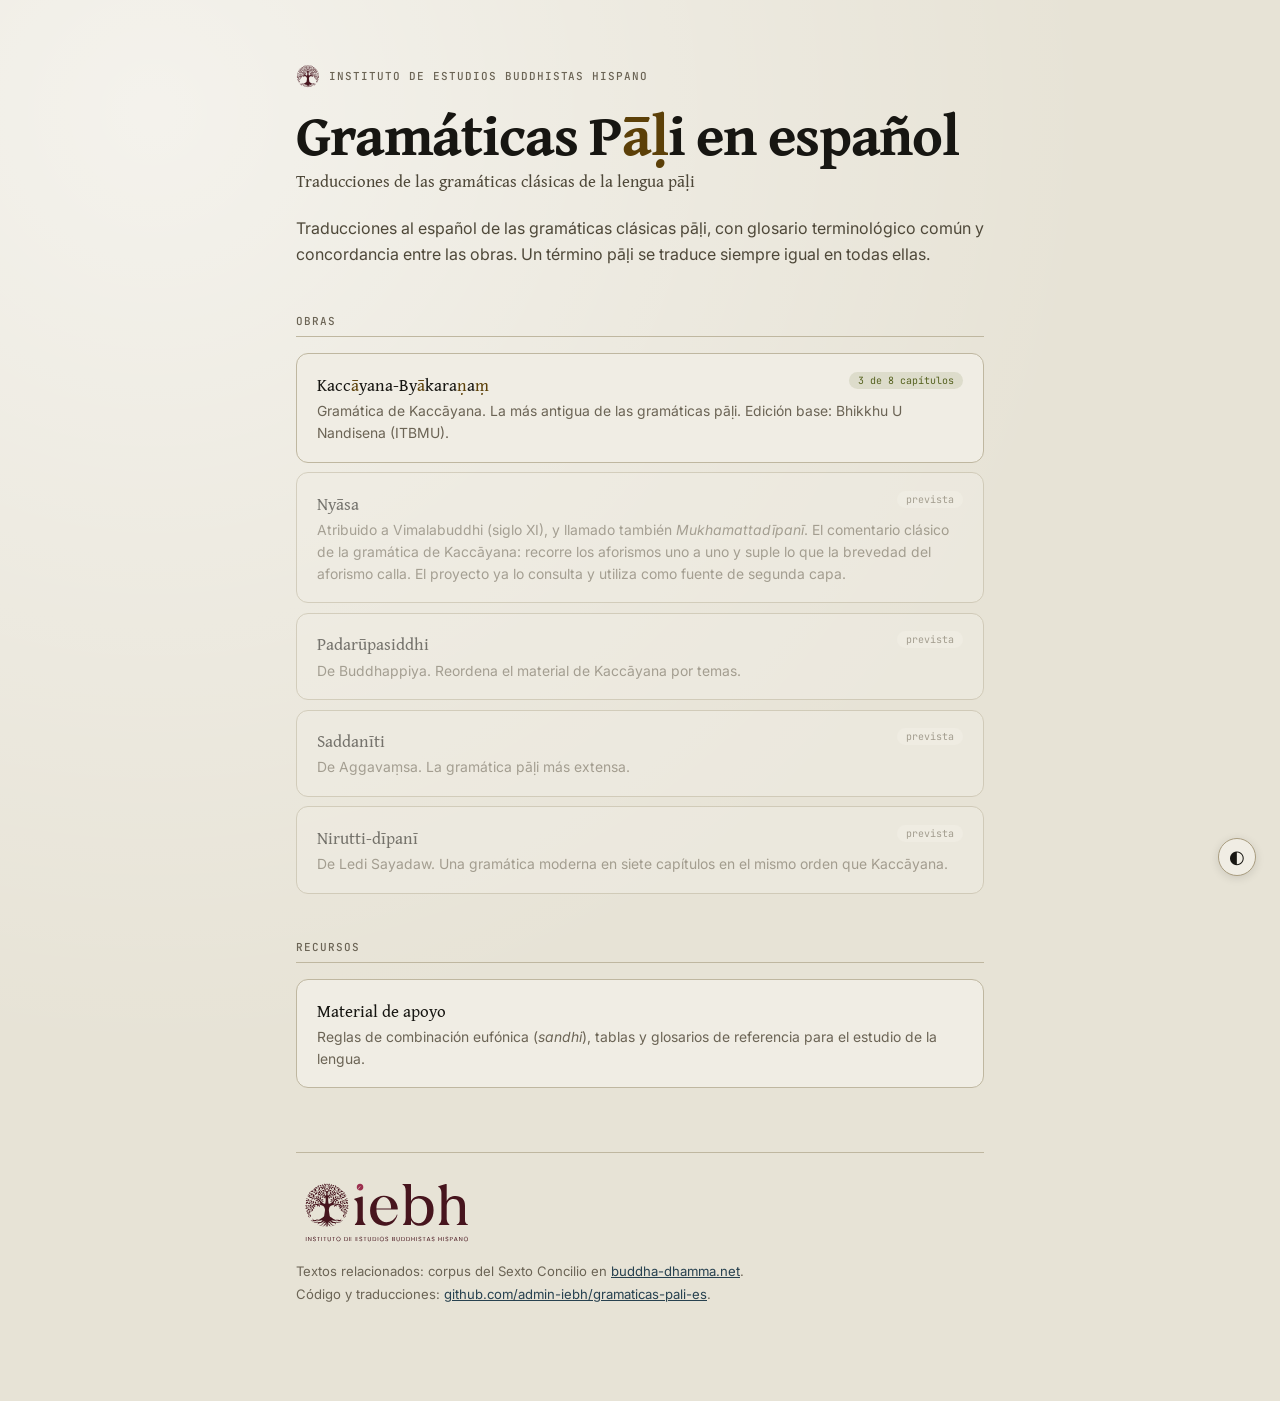
==== site/index.html @ a12baf38 "El globo del botón «ocultar» ya no lo recorta la barra lateral El globo colgaba de un botón que vive" ====
<!DOCTYPE html>
<html lang="es">
<head>
<meta charset="utf-8"/>
<meta content="width=device-width, initial-scale=1.0" name="viewport"/>
<title>Gramáticas Pāḷi en español</title>
<meta content="Traducciones al español de las gramáticas clásicas de la lengua pāḷi. Instituto de Estudios Buddhistas Hispano." name="description"/>
<link href="https://fonts.googleapis.com" rel="preconnect"/>
<link crossorigin="" href="https://fonts.gstatic.com" rel="preconnect"/>
<link href="https://fonts.googleapis.com/css2?family=Gentium+Book+Plus:ital,wght@0,400;0,700;1,400;1,700&amp;family=Inter:wght@400;500&amp;family=JetBrains+Mono:wght@400&amp;display=swap" rel="stylesheet"/>
<link href="assets/favicon.svg" rel="icon" type="image/svg+xml"/>
<link href="assets/pali.css?v=e369fdfa" rel="stylesheet"/>
</head>
<body>
<script>/* Tema guardado, antes de pintar. */
try{var _d=localStorage.getItem('pali_dark');
if(_d==='1'||(_d===null&&matchMedia('(prefers-color-scheme: dark)').matches))
document.body.classList.add('dark');}catch(e){}</script>
<main class="idx">

<p class="idx-eyebrow"><span class="marca-arbol"></span>Instituto de Estudios Buddhistas Hispano</p>
<h1 class="display">Gramáticas P<span class="dia">ā</span><span class="dia">ḷ</span>i en español</h1>
<p class="idx-sub">Traducciones de las gramáticas clásicas de la lengua pāḷi</p>
<p class="idx-lede">
  Traducciones al español de las gramáticas clásicas pāḷi, con glosario
  terminológico común y concordancia entre las obras. Un término pāḷi se
  traduce siempre igual en todas ellas.
</p>

<h2>Obras</h2>
<ul class="idx-list">
  <li>
    <a class="idx-card" href="kaccayana/">
      <span class="idx-badge">3 de 8 capítulos</span>
      <span class="t">Kacc<span class="dia">ā</span>yana-By<span class="dia">ā</span>kara<span class="dia">ṇ</span>a<span class="dia">ṃ</span></span>
      <span class="d">Gramática de Kaccāyana. La más antigua de las gramáticas pāḷi. Edición base: Bhikkhu U Nandisena (ITBMU).</span>
    </a>
  </li>
  <li>
    <div class="idx-card pend">
      <span class="idx-badge wip">prevista</span>
      <span class="t">Nyāsa</span>
      <span class="d">Atribuido a Vimalabuddhi (siglo XI), y llamado también <i>Mukhamattadīpanī</i>. El comentario clásico de la gramática de Kaccāyana: recorre los aforismos uno a uno y suple lo que la brevedad del aforismo calla. El proyecto ya lo consulta y utiliza como fuente de segunda capa.</span>
    </div>
  </li>
  <li>
    <div class="idx-card pend">
      <span class="idx-badge wip">prevista</span>
      <span class="t">Padarūpasiddhi</span>
      <span class="d">De Buddhappiya. Reordena el material de Kaccāyana por temas.</span>
    </div>
  </li>
  <li>
    <div class="idx-card pend">
      <span class="idx-badge wip">prevista</span>
      <span class="t">Saddanīti</span>
      <span class="d">De Aggavaṃsa. La gramática pāḷi más extensa.</span>
    </div>
  </li>
  <li>
    <div class="idx-card pend">
      <span class="idx-badge wip">prevista</span>
      <span class="t">Nirutti-dīpanī</span>
      <span class="d">De Ledi Sayadaw. Una gramática moderna en siete capítulos en el mismo orden que Kaccāyana.</span>
    </div>
  </li>
</ul>

<h2>Recursos</h2>
<ul class="idx-list">
  <li>
    <a class="idx-card" href="recursos/">
      <span class="t">Material de apoyo</span>
      <span class="d">Reglas de combinación eufónica (<i>sandhi</i>), tablas y glosarios de referencia para el estudio de la lengua.</span>
    </a>
  </li>
</ul>

<div class="idx-foot">
<span class="marca-lockup"></span>
  Textos relacionados: corpus del Sexto Concilio en
  <a href="https://buddha-dhamma.net">buddha-dhamma.net</a>.<br/>
  Código y traducciones:
  <a href="https://github.com/admin-iebh/gramaticas-pali-es">github.com/admin-iebh/gramaticas-pali-es</a>.
</div>

</main>

<script>
(function () {
  var b = document.createElement('button');
  b.id = 'dark-btn'; b.type = 'button';
  b.setAttribute('aria-label', 'Modo oscuro');
  b.textContent = '◐';
  b.onclick = function () {
    document.body.classList.toggle('dark');
    try { localStorage.setItem('pali_dark', document.body.classList.contains('dark') ? '1' : '0'); } catch (e) {}
  };
  document.body.appendChild(b);
})();
</script>
</body>
</html>
---- site/assets/pali.css ----
/* Estilos compartidos — Gramáticas Pāḷi en español
   Extraído de 1-Sandhi-Kappa v1.1. Editar aquí afecta a todos los capítulos. */

/* ── Reset & variables ───────────────────────────────────────────── */
*, *::before, *::after { box-sizing: border-box; margin: 0; padding: 0; }
:root {
  /* Paleta «hoja de palma», la de /recursos/sandhi/ y /recursos/paradigmas/
     (sesión 20). El modelo de superficies se invierte: el campo de página es
     el tono MÁS oscuro (--bg = ola) y lo elevado se aclara (--bg2 = ola-2,
     --bg3 = un paso más de luz para el hover de lo ya elevado). Contraste
     medido de cada par; los textos cumplen AA sobre todas las superficies. */
  --bg:            #E7E3D6;   /* ola — campo de página; ink 14,10:1 */
  --bg2:           #F0EDE4;   /* ola-2 — superficies elevadas; ink 15,47:1 */
  --bg3:           #F6F4EC;   /* hover de lo elevado; ink 16,44:1 */
  --text:          #171612;   /* ink, tinta de humo */
  --text2:         #4E4839;   /* soot — 7,08:1 sobre --bg */
  --text3:         #6B6455;   /* 4,57:1 — el #8C8A85 anterior suspendía AA (3,30:1) */
  --border:        #BFB7A0;   /* hair — sólido, no alfa */
  --border2:       #A89C7F;   /* hair oscuro — el filete más marcado, también sólido */
  --accent:        #27414F;   /* nīla — 8,37:1; desaparece el violeta #534AB7 */
  --accent-bg:     rgba(39,65,79,.10);   /* chip-k de la página de sandhi */
  --accent-mid:    #517488;   /* nīla medio: filete de .gloss, focos, barra de progreso */
  --green:         #55611E;   /* oliva cálido, ajustado a la paleta — 5,25:1 */
  --green-bg:      rgba(85,97,30,.12);
  --serif:         'Gentium Book Plus', Georgia, serif;
  --sans:          'Inter', system-ui, sans-serif;
  --mono:          'JetBrains Mono', monospace;
  --r:             8px;
  --rl:            12px;
  --toc-w:         240px;
  --haritala:      #5C4008;   /* oropimente: el amarillo de las correcciones */
  --display:       "Gentium Book Plus", Georgia, serif;
}
/* El oscuro de hoja de palma, copiado del que ya está probado en la página
   de sandhi (html[data-theme=dark]), no inventado. --bg3 y --text3 no
   existen allí: --bg3 es un paso más de luz sobre ola-2 oscuro, y --text3
   (4,96:1 sobre --bg2) aclara el soot oscuro para el texto terciario. */
body.dark {
  --bg: #1A1917; --bg2: #232220; --bg3: #2C2A26;
  --text: #F4F1E8; --text2: #BDB5A2; --text3: #978F80;
  --border: #494438; --border2: #5C564A;
  --accent: #B6D8EE;
  --accent-bg: rgba(182,216,238,.13);
  --accent-mid: #8FB6CE;
  --green: #A5D178; --green-bg: rgba(165,209,120,.14);
  --haritala: #EFC14E;
}

/* En los capítulos el fondo lo pone #main; las páginas de índice no lo
   tienen, y sin esto el modo oscuro dejaba la página blanca con el texto
   casi blanco encima. */
body {
  background: var(--bg);
  color: var(--text);
  /* La luz suave arriba a la izquierda de la página de sandhi, como la que
     cae sobre una hoja de palma. En oscuro se apaga, igual que allí. */
  background-image: radial-gradient(circle at 12% 8%, rgba(255,255,255,.55), transparent 55%);
}
body.dark { background-image: none; }

/* ── Progress bar ────────────────────────────────────────────────── */
#pbar-wrap {
  position: fixed; top: 0; left: 0; right: 0; height: 2px;
  z-index: 2000; pointer-events: none;
}
#pbar { height: 100%; width: 0; background: var(--accent-mid); transition: width .4s; }
#pbadge {
  position: fixed; top: 10px; right: 60px;
  background: var(--bg2); border: .5px solid var(--border2);
  border-radius: 100px; padding: 2px 9px;
  font: 10px/1 var(--mono); color: var(--text3);
  z-index: 2000;
}

/* ── Dark mode button ────────────────────────────────────────────── */
#dark-btn {
  position: fixed; bottom: 1.5rem; right: 1.5rem;
  width: 38px; height: 38px; border-radius: 50%;
  background: var(--bg2); border: .5px solid var(--border2);
  /* Sin color propio, el glifo ◐ quedaba en el negro por defecto del
     navegador: invisible sobre el fondo oscuro de las páginas de índice. */
  color: var(--text);
  box-shadow: 0 2px 10px rgba(0,0,0,.12);
  font-size: 18px; cursor: pointer; z-index: 2000;
  display: flex; align-items: center; justify-content: center;
}

/* ── TOC sidebar ─────────────────────────────────────────────────── */
#toc {
  position: fixed; top: 0; left: 0; bottom: 0;
  width: var(--toc-w); overflow-y: auto;
  /* Gentium, como la barra lateral de los recursos. Ya se carga en esta
     página para los títulos, así que no cuesta una petición más. */
  /* Como la barra lateral de sandhi: ola-2, elevada sobre el campo. */
  background: var(--bg2); border-right: .5px solid var(--border);
  padding: 1.5rem 1rem 2rem 1.25rem;
  font-family: var(--display);
  scrollbar-width: thin;
  display: none;
}
@media (min-width: 1100px) {
  #toc { display: block; }
  #main { margin-left: var(--toc-w); }
}

/* ── Plegar el índice en pantalla ancha (sesión 29) ───────────────
   Como en /recursos/raices/ y /recursos/paradigmas/: el índice se
   aparta para leer a lo ancho, y una pestaña en el borde lo devuelve.
   Sólo donde el índice va fijo al lado del texto (≥1100 px); por
   debajo es un cajón y ya tiene su ☰. No se recuerda entre visitas:
   plegarlo es comodidad del momento, y quien lo plegara una vez
   volvería cada día a un capítulo sin su navegación. */
.toc-ocultar { display: none; }
#toc-volver { display: none; }
@media (min-width: 1100px) {
  .toc-ocultar {
    display: inline-flex; align-items: center;
    position: absolute; top: 1.25rem; right: .9rem;
    border: .5px solid var(--border); background: var(--bg3);
    border-radius: 3px; padding: 5px 9px;
    font: 600 12.5px/1 var(--mono); letter-spacing: .06em;
    color: var(--text2); cursor: pointer;
  }
  .toc-ocultar:hover { background: var(--bg2); color: var(--text); }
  .toc-ocultar:focus-visible { outline: 2px solid var(--accent); outline-offset: 1px; }
  #toc { position: fixed; }
  html.sin-toc #toc { display: none; }
  html.sin-toc #main { margin-left: 0; }
  html.sin-toc #toc-volver {
    display: flex; align-items: center;
    position: fixed; left: 0; top: 50%; transform: translateY(-50%);
    z-index: 1595; writing-mode: vertical-rl;
    border: .5px solid var(--border); border-left: 0;
    border-radius: 0 3px 3px 0; background: var(--bg2);
    padding: 18px 8px; cursor: pointer;
    font: 600 13px/1 var(--mono); letter-spacing: .12em;
    text-transform: uppercase; color: var(--text2);
    box-shadow: 2px 0 10px rgba(0,0,0,.10);
  }
  html.sin-toc #toc-volver:hover { background: var(--bg3); color: var(--text); }
  html.sin-toc #toc-volver:focus-visible { outline: 2px solid var(--accent); outline-offset: 2px; }
}
@media print { .toc-ocultar, #toc-volver { display: none !important; } }
.toc-title {
  font-size: 13px; font-weight: 500;
  color: var(--accent); letter-spacing: .02em;
  margin-bottom: 1.25rem; padding-bottom: .75rem;
  border-bottom: .5px solid var(--border);
}
/* Los rótulos de kaṇḍa se igualan a los de la barra lateral de los recursos
   (MASCULINOS, FEMENINOS…): mismo mono, mismo oropimente, misma letra
   espaciada. En gris --text3 se leían como desactivados. */
.toc-kanda {
  font-family: var(--mono);
  font-size: 10.5px; font-weight: 600; letter-spacing: .15em;
  text-transform: uppercase; color: var(--haritala);
  margin: 1rem 0 .35rem; padding-bottom: .25rem;
  border-bottom: .5px solid var(--border);
}
.toc-item {
  display: block; padding: 3px 6px; border-radius: 5px;
  font-size: 12.5px; color: var(--text2); text-decoration: none;
  cursor: pointer; line-height: 1.55; transition: background .1s, color .1s;
  white-space: nowrap; overflow: hidden; text-overflow: ellipsis;
}
.toc-item:hover { background: var(--bg3); color: var(--text); }
.toc-item.active { background: var(--accent-bg); color: var(--accent); font-weight: 500; }

/* ── Diseño de una página (sesión 08) ────────────────────────────── */
/* 1. Solo se maqueta lo que entra en pantalla. La tarjeta abierta o bajo
   el cursor se excluye: el confinamiento de pintura recortaría sus
   tooltips (números de sutta, notas al pie). */
.sutta-card:not(:hover):not(.open) {
  content-visibility: auto; contain-intrinsic-size: auto 64px;
}

/* 2. Grupos de kaṇḍa plegables en el TOC; solo el activo abierto. */
.toc-kanda-btn {
  display: flex; width: 100%; align-items: baseline; gap: 6px;
  background: none; border: none; border-bottom: .5px solid var(--border);
  /* El tipo lo pone .toc-kanda (mono); antes lo forzaba a Inter aquí. */
  cursor: pointer; text-align: left; font-family: inherit;
}
.toc-caret {
  font-size: 9px; color: var(--text3);
  transition: transform .15s; flex-shrink: 0;
}
.toc-group.open .toc-caret { transform: rotate(90deg); }
.toc-kanda-range {
  margin-left: auto; font: 9.5px/1 var(--mono); color: var(--text3);
  letter-spacing: 0; text-transform: none;
}
.toc-group-items { display: none; }
.toc-group.open .toc-group-items,
.toc-group.toc-filtered .toc-group-items { display: block; }
.toc-group.toc-empty { display: none; }
.toc-item.toc-hidden { display: none; }

/* 3. Caja «ir a §…» / filtro por título pāḷi. */
.toc-jump-wrap { margin: 0 0 .5rem; }
.toc-jump {
  width: 100%; padding: 6px 9px;
  border: .5px solid var(--border2); border-radius: var(--r);
  font: 12px/1.2 var(--sans); background: var(--bg3); color: var(--text);
  outline: none; transition: border-color .15s, box-shadow .15s;
}
.toc-jump:focus { border-color: var(--accent-mid); box-shadow: 0 0 0 2px var(--accent-bg); }

/* 4. Mini-navegación fija de los kaṇḍas. */
.kanda-nav {
  position: sticky; top: 0; z-index: 40;
  display: flex; flex-wrap: wrap; align-items: center; gap: 4px;
  padding: .5rem 0; margin-bottom: .5rem;
  background: var(--bg); border-bottom: .5px solid var(--border);
}
.kanda-nav-label { font: 11px/1 var(--mono); color: var(--text3); margin-right: 4px;
  text-transform: uppercase; letter-spacing: .06em; }
.kanda-nav-btn {
  border: .5px solid var(--border); background: var(--bg2);
  border-radius: 100px; padding: 4px 11px;
  font: 11px/1 var(--sans); color: var(--text2); cursor: pointer;
  text-transform: uppercase; letter-spacing: .06em;
  transition: background .12s, color .12s;
}
.kanda-nav-btn:hover { background: var(--bg3); color: var(--text); }
.kanda-nav-btn.active {
  background: var(--accent-bg); color: var(--accent);
  border-color: var(--accent-mid);
}
.kanda-jump {
  margin-left: auto; width: 72px; padding: 4px 9px;
  border: .5px solid var(--border2); border-radius: 100px;
  font: 11px/1.2 var(--sans); background: var(--bg2); color: var(--text);
  outline: none; transition: border-color .15s, box-shadow .15s, width .15s;
}
.kanda-jump:focus {
  border-color: var(--accent-mid); box-shadow: 0 0 0 2px var(--accent-bg);
  width: 96px;
}

/* 6. Tooltip de las referencias §N: título — glosa del sutta citado.
   La insignia de versión y los botones de kaṇḍa usan el mismo mecanismo,
   pero desplegado hacia abajo (están arriba y hacia arriba se recortaría). */
.sutta-xref, .version-badge, .kanda-nav-btn { position: relative; }
.sutta-xref[data-tip]:hover::after,
.version-badge[data-tip]:hover::after,
.kanda-nav-btn[data-tip]:hover::after,
.toc-ocultar[data-tip]:hover::after,
#toc-volver[data-tip]:hover::after {
  content: attr(data-tip);
  position: absolute; bottom: calc(100% + 8px); left: 50%;
  transform: translateX(-50%);
  background: var(--bg2); color: var(--text);
  border: .5px solid var(--border2); border-radius: var(--r);
  padding: 8px 13px; font: 12.5px/1.6 var(--sans);
  white-space: normal; width: max-content;
  min-width: 160px; max-width: min(340px, 70vw);
  z-index: 100; box-shadow: 0 3px 12px rgba(0,0,0,.1);
}
.version-badge[data-tip]:hover::after,
.kanda-nav-btn[data-tip]:hover::after,
.toc-ocultar[data-tip]:hover::after {
  bottom: auto; top: calc(100% + 8px);
  font-weight: 400; letter-spacing: normal; text-align: left;
}
.toc-ocultar[data-tip]:hover::after {
  /* La barra recorta (overflow-y:auto recorta también a los lados) y el
     globo es más ancho que ella. En «fixed» escapa del recorte y se pone
     junto a la barra, sobre el texto. */
  position: fixed; left: calc(var(--toc-w) + 10px); top: 1rem;
  right: auto; bottom: auto; transform: none; max-width: 320px;
}
/* La pestaña del borde va en vertical; su globo, no. */
#toc-volver[data-tip]:hover::after {
  bottom: auto; top: 50%; left: calc(100% + 8px);
  transform: translateY(-50%);
  writing-mode: horizontal-tb; text-orientation: mixed;
  font-weight: 400; letter-spacing: normal; text-align: left;
}
.kanda-nav-btn[data-tip]:hover::after {
  left: 0; transform: none; min-width: 0;
}

/* 5. Botón flotante «volver al inicio» (encima del conmutador 🌓). */
#top-btn {
  position: fixed; right: 1.5rem; bottom: calc(1.5rem + 48px); z-index: 60;
  width: 38px; height: 38px; border-radius: 50%;
  border: .5px solid var(--border2); background: var(--bg2);
  color: var(--text2); font: 16px/1 var(--sans); cursor: pointer;
  box-shadow: 0 2px 10px rgba(0,0,0,.12);
  opacity: 0; pointer-events: none; transform: translateY(6px);
  transition: opacity .2s, transform .2s, background .12s;
}
#top-btn.show { opacity: 1; pointer-events: auto; transform: none; }
#top-btn:hover { background: var(--bg3); color: var(--text); }

/* ── Main layout ─────────────────────────────────────────────────── */
#main {
  min-height: 100vh;
  /* Transparente para no tapar el degradado radial del body; el color de
     campo lo pone el body. */
  background: transparent;
  color: var(--text);
  font-family: var(--sans);
  font-size: 15px;
  line-height: 1.6;
}
#inner {
  max-width: 780px;
  margin: 0 auto;
  padding: 2rem 1.5rem 5rem;
}

/* ── Page header ─────────────────────────────────────────────────── */
.page-hdr { margin-bottom: 1.5rem; padding-bottom: 1.25rem; border-bottom: .5px solid var(--border); }
.hdr-grammar {
  font-family: var(--display); font-weight: 700;
  font-size: clamp(30px, 6vw, 46px); line-height: .95;
  letter-spacing: -.02em; color: var(--text); margin-bottom: 6px;
}
/* Los diacríticos, en oropimente — como en la portada de Sandhi. */
.dia { color: var(--haritala); }
.hdr-sub { font-size: 14px; color: var(--text2); margin-bottom: 1rem; }
/* Gentium no tiene 500: criterio de Wispr, 400 con interletraje negativo
   en vez de peso (briefing 19, secciones 4 y 7 bis). */
.hdr-chapter { font-family: var(--serif); font-size: 18px; font-weight: 400; letter-spacing: -.03em; color: var(--text); margin-bottom: 2px; }
.hdr-meta { font-size: 12px; color: var(--text3); }

/* ── Controls bar ────────────────────────────────────────────────── */
.controls {
  display: flex; flex-wrap: wrap; align-items: center;
  gap: 6px; margin: 1rem 0;
}
.ctrl-btn {
  background: none; border: .5px solid var(--border2);
  border-radius: var(--r); padding: 5px 12px;
  font: 12px/1 var(--sans); color: var(--text2);
  cursor: pointer; transition: background .12s;
  display: inline-flex; align-items: center; gap: 5px;
}
.ctrl-btn:hover { background: var(--bg2); color: var(--text); }
.ctrl-sep { width: .5px; height: 18px; background: var(--border2); margin: 0 2px; }
#font-lbl { font: 10px/1 var(--mono); color: var(--text3); min-width: 32px; text-align: center; }
#open-count { font: 10px/1 var(--mono); color: var(--text3); margin-left: auto; }

/* ── Search ──────────────────────────────────────────────────────── */
.search-wrap { position: relative; margin-bottom: 1rem; }
.search-input {
  width: 100%; padding: 9px 36px 9px 13px;
  border: .5px solid var(--border2); border-radius: var(--r);
  font: 13px/1 var(--sans); background: var(--bg2); color: var(--text);
  outline: none; transition: border-color .15s, box-shadow .15s;
}
.search-input:focus { border-color: var(--accent-mid); box-shadow: 0 0 0 2px var(--accent-bg); }
.search-icon { position: absolute; right: 11px; top: 50%; transform: translateY(-50%); color: var(--text3); pointer-events: none; }
#search-count { font: 11px/1 var(--mono); color: var(--text3); margin-top: 5px; }

/* ── Nav pills ───────────────────────────────────────────────────── */
.nav-pills {
  display: flex; flex-wrap: wrap; gap: 4px;
  margin-bottom: 1.25rem;
}
.nav-pill-label { font: 12px/1 var(--mono); color: var(--text3); align-self: center; margin-right: 4px; }

/* ── Kanda section ───────────────────────────────────────────────── */
.kanda-section { margin-bottom: .25rem; }
.kanda-heading {
  font: 11px/1 var(--mono); font-weight: 500; letter-spacing: .09em;
  text-transform: uppercase; color: var(--text3);
  margin: 2rem 0 .85rem;
  display: flex; align-items: center; gap: 10px;
}
.kanda-heading::after { content: ''; flex: 1; height: .5px; background: var(--border); }
.kanda-es { font-weight: 400; }

/* ── Kanda end ───────────────────────────────────────────────────── */
.kanda-end {
  text-align: center; margin: 2rem auto 1rem;
  padding: 1.25rem 0 .5rem; border-top: .5px solid var(--border);
  max-width: 480px;
}
.kanda-end-pali {
  font: 400 14px/1.4 var(--serif); color: var(--text2);
  letter-spacing: .02em; margin-bottom: 5px;
}
.kanda-end-es { font: 12.5px/1.4 var(--sans); color: var(--text2); letter-spacing: .01em; }

/* ── Sutta card ──────────────────────────────────────────────────── */
.sutta-card {
  background: var(--bg); border: .5px solid var(--border);
  border-radius: var(--rl); margin-bottom: .85rem;
  transition: box-shadow .15s;
}
body.dark .sutta-card { background: var(--bg2); }
.sutta-card:hover { box-shadow: 0 2px 12px rgba(0,0,0,.06); }
.sutta-header {
  padding: .85rem 1.1rem; cursor: pointer;
  display: flex; align-items: flex-start; justify-content: space-between; gap: 12px;
  background: var(--bg2); border-radius: var(--rl);
  user-select: none; transition: background .12s;
}
.sutta-card.open .sutta-header { border-radius: var(--rl) var(--rl) 0 0; }
.sutta-header:hover { background: var(--bg3); }
.sutta-meta { flex: 1; }
.sutta-ref-line { display: flex; align-items: baseline; gap: 8px; flex-wrap: wrap; }
.sutta-ref { font: 12px/1 var(--mono); color: var(--text3); flex-shrink: 0; }
.sutta-pali-title { font: 16px/1.4 var(--serif); color: var(--text); }
.sutta-ref-num { font: 12px/1 var(--mono); color: var(--text3); }
.sutta-breakdown { font: 11px/1 var(--mono); color: var(--text3); margin-top: 4px; }
.chevron { width: 20px; height: 20px; flex-shrink: 0; margin-top: 2px; color: var(--text3); transition: transform .2s; }
.sutta-card.open .chevron { transform: rotate(180deg); }
.sutta-body { display: none; padding: 1.1rem 1.25rem 1.25rem; border-top: .5px solid var(--border); }
.sutta-card.open .sutta-body { display: block; }

/* ── Pāḷi block ──────────────────────────────────────────────────── */
.pali-block {
  background: var(--bg2); border-left: 3px solid var(--border2);
  border-radius: 0 var(--r) var(--r) 0; padding: .75rem 1rem;
  margin-bottom: 1rem; font: 16px/1.9 var(--serif); color: var(--text);
}
/* Modo verso: pādas línea a línea con su traducción debajo (p. ej. §185) */
.pali-block p.pali-para { margin: 0 0 .6rem; }
.pali-block p.pali-para:last-child { margin-bottom: 0; }
.pali-verse { padding-left: 1rem; margin: 0 0 .6rem; }
.pali-verse-trans {
  font-size: 13.5px; color: var(--text);
  margin: 0 0 .8rem;
}
.pali-verse-trans:last-child, .pali-verse:last-child { margin-bottom: 0; }

/* ── Translation ─────────────────────────────────────────────────── */
.gloss {
  font: 400 16px/1.7 var(--serif); color: var(--text);
  padding: .55rem .9rem; border-left: 3px solid var(--accent-mid);
  background: var(--accent-bg); border-radius: 0 var(--r) var(--r) 0;
  margin-bottom: .5rem;
}
.vutti {
  font: 400 14px/1.7 var(--serif); color: var(--text);
  padding: .45rem .9rem; border-left: 3px solid var(--border2);
  background: var(--bg2); border-radius: 0 var(--r) var(--r) 0;
  margin-bottom: .4rem;
}

/* ── Divider ─────────────────────────────────────────────────────── */
hr.div { border: none; border-top: .5px solid var(--border); margin: .85rem 0; }

/* ── Collapsible ─────────────────────────────────────────────────── */
.collapsible-btn {
  background: none; border: .5px solid var(--border);
  border-radius: 100px; padding: 3px 10px;
  font: 11px/1 var(--sans); color: var(--text3);
  cursor: pointer; display: inline-flex; align-items: center; gap: 5px;
  margin-bottom: .5rem; transition: background .12s, color .12s;
}
.collapsible-btn:hover { background: var(--bg3); color: var(--text2); border-color: var(--border2); }
.collapsible-btn svg { width: 12px; height: 12px; flex-shrink: 0; }
.collapsible-content { display: none; background: var(--bg2); border-radius: var(--r); padding: .5rem .75rem; margin-bottom: .5rem; font-size: 13px; }
.collapsible-content.open { display: block; }
.section-label { font: 500 10px/1 var(--sans); letter-spacing: .09em; text-transform: uppercase; color: var(--text3); margin-bottom: .5rem; }
.rest-content { font: 13px/1.8 var(--sans); color: var(--text2); }
.rest-para { margin-bottom: .5rem; }
.formation-title { font-weight: 500; margin-top: .5rem; }
.seq-list { padding-left: 1.5rem; font: 12px/2 var(--mono); }
/* Listas de «Ejemplos»: prosa (pāḷi + traducción), no pasos de derivación.
   Van en la serif del resto de la traducción; las de «Secuencia», en mono. */
.seq-list.seq-ejemplos { font: 13px/1.75 var(--serif); }
/* El reset pone margin:0 en todo, así que la lista quedaba pegada a lo que
   viniera detrás —el «(2) …» siguiente, un kimatthaṃ, otro rótulo—. Se separa
   de lo que sigue, salvo si cierra el bloque. */
.seq-list { margin-bottom: .85rem; }
.seq-list:last-child { margin-bottom: 0; }
.seq-sub { padding-left: 1.25rem; list-style: disc; margin: 0; }
.fn-block { font: 12px/1.7 var(--sans); }
.fn-item { display: grid; grid-template-columns: 28px 1fr; gap: 0 8px; padding: .2rem 0; }
.fn-num { font-weight: 500; color: var(--accent); text-align: right; }

/* ── Footnote tooltips ───────────────────────────────────────────── */
.fn-tip { position: relative; display: inline; }
.fn-sup { font-size: 10px; color: var(--accent); vertical-align: super; line-height: 0; cursor: help; }
.fn-tip-box {
  display: none; position: absolute; bottom: calc(100% + 8px); left: 50%;
  transform: translateX(-50%); background: var(--bg2); color: var(--text);
  border: .5px solid var(--border2); border-radius: var(--r);
  padding: 8px 13px; font: 12.5px/1.6 var(--sans);
  white-space: normal; min-width: 200px; max-width: 340px;
  z-index: 100; box-shadow: 0 3px 12px rgba(0,0,0,.1);
}
.fn-tip:hover .fn-tip-box { display: block; }

/* ── Tooltips (pāḷi terms) ───────────────────────────────────────── */
.tip-wrap { position: relative; display: inline; }
.tip-term { border-bottom: 1px dotted var(--accent-mid); cursor: help; }
.tip-box {
  display: none; position: absolute; bottom: calc(100% + 8px); left: 50%;
  transform: translateX(-50%); background: var(--bg2); color: var(--text);
  border: .5px solid var(--border2); border-radius: var(--r);
  padding: 7px 12px; font: 12.5px/1.5 var(--sans);
  white-space: normal; min-width: 160px; max-width: 260px;
  z-index: 100; box-shadow: 0 3px 12px rgba(0,0,0,.1);
}
.tip-wrap:hover .tip-box { display: block; }

/* ── Ref tooltips ────────────────────────────────────────────────── */
.ref-tip { position: relative; display: inline; }
.ref-tip-term { border-bottom: 1px dotted var(--border2); cursor: help; font: 12px/1 var(--mono); color: var(--text3); }
.ref-tip-box {
  display: none; position: absolute; bottom: calc(100% + 6px); left: 50%;
  transform: translateX(-50%); background: var(--bg2); color: var(--text);
  border: .5px solid var(--border2); border-radius: var(--r);
  padding: 6px 10px; font: 12px/1.5 var(--sans);
  white-space: normal; min-width: 140px; max-width: 240px;
  z-index: 100; box-shadow: 0 2px 8px rgba(0,0,0,.08);
}
.ref-tip:hover .ref-tip-box { display: block; }

/* Citas canónicas del bloque pāḷi: (Khu. i, 336). Aparato editorial, no
   texto pāḷi, de ahí el cuerpo menor y la tinta atenuada; el emergente
   desata la sigla. Guía de estilo §5. */
.cita-term {
  font-size: .88em; color: var(--text3);
  border-bottom: 1px dotted var(--border2); cursor: help;
  white-space: nowrap;
}

/* ── Nav tooltips ────────────────────────────────────────────────── */
.nav-tip-wrap { position: relative; display: inline-block; }
.nav-btn {
  background: none; border: .5px solid var(--border2); border-radius: var(--r);
  padding: 4px 10px; font: 12px/1 var(--mono); color: var(--text2);
  cursor: pointer; transition: background .12s;
}
.nav-btn:hover { background: var(--bg2); color: var(--text); }
.nav-tip-box {
  display: none; position: absolute; bottom: calc(100% + 8px); left: 50%;
  transform: translateX(-50%); background: var(--bg2); color: var(--text);
  border: .5px solid var(--border2); border-radius: var(--r);
  padding: 10px 14px; font: 12.5px/1.6 var(--sans);
  white-space: normal; min-width: 240px; max-width: 320px;
  z-index: 100; box-shadow: 0 3px 14px rgba(0,0,0,.1);
}
.nav-tip-es { display: block; font-style: italic; color: var(--text2); margin-top: 4px; font-size: 11px; }
.nav-tip-wrap:hover .nav-tip-box { display: block; }

/* ── Sutta footer ────────────────────────────────────────────────── */
.sutta-footer { display: flex; align-items: center; gap: 8px; margin-top: .75rem; border-top: .5px solid var(--border); padding-top: .75rem; }
.copy-btn {
  background: none; border: .5px solid var(--border); border-radius: var(--r);
  padding: 3px 10px; font: 11px/1 var(--sans); color: var(--text3);
  cursor: pointer; transition: all .15s; margin-left: auto;
}
.copy-btn:hover { background: var(--bg2); color: var(--text); border-color: var(--border2); }
.copy-btn.copied { color: var(--green); border-color: var(--green-bg); background: var(--green-bg); }
.back-top-btn {
  background: none; border: .5px solid var(--border); border-radius: var(--r);
  padding: 3px 10px; font: 11px/1 var(--sans); color: var(--text3);
  cursor: pointer; display: flex; align-items: center; gap: 4px; transition: all .15s;
}
.back-top-btn:hover { background: var(--bg2); color: var(--text); border-color: var(--border2); }

/* ── Intro verses ────────────────────────────────────────────────── */
.intro-block { padding: .25rem 0; }
.intro-verse { display: grid; grid-template-columns: 24px 1fr; gap: 0 10px; margin-bottom: 1.25rem; }
.intro-num { font: 11px/1 var(--mono); color: var(--text3); padding-top: 3px; }
.intro-pali { font: 400 14px/1.9 var(--serif); color: var(--text2); grid-column: 2; }
.intro-trans { font: 13.5px/1.8 var(--serif); color: var(--text); margin-top: 8px; grid-column: 2; }

/* ── Search hidden ───────────────────────────────────────────────── */
.search-hidden { display: none !important; }

/* ── Sutta cross-refs ────────────────────────────────────────────── */
.sutta-xref { color: var(--accent); text-decoration: none; font-weight: 500; }
.sutta-xref:hover { text-decoration: underline; }

/* ── Print ───────────────────────────────────────────────────────── */
@media print {
  #toc, #pbar-wrap, #pbadge, #dark-btn, #top-btn, .controls, .search-wrap,
  .nav-pills, .kanda-nav, .back-top-btn, .copy-btn,
  .collapsible-btn { display: none !important; }
  .sutta-card { content-visibility: visible; }
  .sutta-card { break-inside: avoid; box-shadow: none; border: .5px solid #ccc; }
  .sutta-body { display: block !important; }
  .collapsible-content { display: block !important; }
  .sutta-header { background: #f5f5f0 !important; border-radius: 0 !important; }
  body { font-size: 11px; }
  .pali-block { color: #444 !important; }
}

.chapter-end {
  text-align: center;
  margin: 2.5rem auto 1.5rem;
  padding: 1.5rem 0 .75rem;
  border-top: .5px solid var(--border);
  max-width: 480px;
}
.chapter-end-pali {
  font: 400 15px/1.4 var(--serif);
  color: var(--text2);
  margin-bottom: 6px;
  letter-spacing: .02em;
}
.chapter-end-es {
  font: 13px/1.4 var(--sans);
  color: var(--text2);
  letter-spacing: .01em;
}


.footer-box {
  margin: 2rem 0 1rem;
  display: flex;
  flex-direction: column;
  gap: .75rem;
}
.footer-box-main,
.footer-box-copy {
  background: var(--bg2);
  border: .5px solid var(--border);
  border-radius: var(--r);
  padding: .75rem 1rem;
  font: 11.5px/1.65 var(--sans);
  color: var(--text3);
}
.footer-box-copy a { color: var(--accent); }
body.dark .footer-box-copy a { color: var(--accent-mid); }
/* Marca del IEBH en la caja de créditos. Dos archivos, uno por tema: el
   imagotipo lleva el punto de la «i» en otro color y teñir uno solo con CSS
   alteraría la marca. De fondo y no en <img> para que el navegador pida
   sólo la versión del tema en uso. El nombre del instituto va escrito
   debajo, así que la imagen es decorativa y no lleva texto alternativo. */
.marca-lockup {
  display: block;
  width: 180px;
  height: 75px;
  margin: 0 0 .6rem;
  background: url(iebh-imagotipo-granate.svg) left center/contain no-repeat;
}
body.dark .marca-lockup { background-image: url(iebh-imagotipo-blanco.svg); }
/* El árbol solo, para la línea que ya nombra al instituto. */
.marca-arbol {
  display: inline-block;
  width: 24px;
  height: 24px;
  vertical-align: -8px;
  margin-right: .55rem;
  background: url(iebh-arbol-granate.svg) center/contain no-repeat;
}
body.dark .marca-arbol { background-image: url(iebh-arbol-blanco.svg); }
/* En los capítulos la cabecera no tiene línea de crédito, así que el árbol
   va solo, entre el enlace de vuelta y el título de la obra. */
.hdr-marca { margin: .35rem 0 .5rem; line-height: 0; }
.hdr-marca .marca-arbol { margin-right: 0; vertical-align: 0; }
.footer-box-main strong {
  font-weight: 500;
  color: var(--text2);
}


body.dark .tip-box,
body.dark .nav-tip-box,
body.dark .ref-tip-box,
body.dark .fn-tip-box {
  box-shadow: 0 3px 16px rgba(0,0,0,.4);
  border-color: var(--border2);
}

/* ── Peso del tipo en oscuro ─────────────────────────────────────── */
/* El texto claro sobre fondo oscuro «engorda»: el suavizado subpíxel de
   macOS reparte luz hacia los lados del trazo y lo engruesa. Con Gentium,
   que sólo trae 400 y 700, eso borraba la diferencia entre el vutti y la
   negrita que Nandisena pone dentro —parecían las dos negrita—. El
   suavizado en escala de grises le devuelve al tipo su peso real.
   En claro no se toca: ahí el efecto es el contrario y 400 se afina. */
body.dark {
  -webkit-font-smoothing: antialiased;
  -moz-osx-font-smoothing: grayscale;
}

/* Y la negrita del bloque pāḷi deja de fiarlo todo al peso.
   Sobre fondo oscuro las formas claras se ven más gruesas de lo que son
   —irradiación—, y el engorde no es proporcional: el trazo fino gana más
   que el grueso, de modo que 400 y 700 se acercan. Gentium, además, no
   tiene peso intermedio al que huir, y lo marcado suele ser una sola
   letra, que es donde menos se nota un cambio de peso.
   Así que en oscuro la negrita añade color —oropimente, el amarillo con
   que este proyecto marca— sin dejar de ser 700. El tono no lo altera la
   irradiación, y no es el nīla de los enlaces, para que no parezca que se
   puede pulsar. En claro no hace falta: allí el peso solo ya se ve. */
body.dark .pali-block strong { color: var(--haritala); }


/* ── Mobile layout ───────────────────────────────────────────────── */

/* Touch devices: convert hover tooltips to click (handled via JS) */
@media (hover: none) {
  .tip-wrap .tip-box,
  .nav-tip-wrap .nav-tip-box,
  .ref-tip .ref-tip-box,
  .fn-tip .fn-tip-box { display: none !important; }
}

/* Small screens: tighten padding */
@media (max-width: 600px) {
  #inner { padding: 1rem 1rem 4rem; }
  .page-hdr { margin-bottom: 1rem; padding-bottom: 1rem; }
  .hdr-grammar { font-size: 22px; }
  .hdr-chapter { font-size: 15px; }
  .sutta-header { padding: .7rem .85rem; }
  .sutta-pali-title { font-size: 14px; }
  .sutta-body { padding: .85rem 1rem 1rem; }
  .pali-block { font-size: 14px; padding: .6rem .8rem; }
  .gloss { font-size: 14px; padding: .5rem .75rem; }
  .vutti { font-size: 13px; padding: .4rem .75rem; }
  .controls { gap: 4px; }
  .ctrl-btn { padding: 4px 9px; font-size: 11px; }
  .nav-pills { gap: 3px; }
  .nav-btn { padding: 3px 7px; font-size: 11px; }
  #dark-btn { width: 32px; height: 32px; font-size: 15px; bottom: 1rem; right: 1rem; }
  #top-btn { width: 32px; height: 32px; font-size: 14px; bottom: calc(1rem + 42px); right: 1rem; }
  #pbadge { right: 46px; }
  .kanda-end { margin: 1.5rem auto .75rem; }
  .chapter-end { padding: 1rem 1.25rem; }
  .footer-box { margin: 1.5rem 0 .75rem; }
  .sutta-footer { flex-wrap: wrap; }
  .copy-btn { margin-left: 0; }
}

/* Medium screens: adjust TOC threshold */
@media (min-width: 600px) and (max-width: 1099px) {
  #inner { padding: 1.5rem 1.25rem 5rem; }
}

/* Nav pills: allow wrapping on mobile */
.nav-pills { flex-wrap: wrap; }

/* Sutta breakdown: allow wrapping on narrow screens */
.sutta-breakdown { white-space: normal; word-break: break-word; }

/* Collapsible content: narrower on mobile */
@media (max-width: 600px) {
  .collapsible-content { padding: .4rem .6rem; }
  .seq-list { padding-left: 1rem; }
  .fn-item { grid-template-columns: 24px 1fr; }
}

/* Touch-friendly: larger tap targets for buttons */
@media (max-width: 600px) {
  .collapsible-btn { padding: 5px 12px; }
  .sutta-header { min-height: 48px; }
}

/* Prevent horizontal scroll */
html { overflow-x: hidden; }
body, #main { overflow-x: hidden; }
.nav-tip-box { max-width: min(280px, 80vw); white-space: normal; }
.tip-box { max-width: min(200px, 70vw); white-space: normal; }
.ref-tip-box { max-width: min(180px, 70vw); white-space: normal; }

/* Long Pāḷi words in sequences: break if needed */
.seq-list li, .rest-para { word-break: break-word; overflow-wrap: break-word; }


/* Dark mode: kanda-end readable */
body.dark .kanda-end { border-top-color: var(--border2); }
body.dark .kanda-end-pali,
body.dark .kanda-end-es { color: #C9C2B0; }

/* Dark mode: footnote superscripts and sutta-xref brighter.
   Antes violeta #A09AE4; el nīla oscuro ya es suficientemente claro. */
body.dark .fn-sup { color: var(--accent); }
body.dark .sutta-xref { color: var(--accent); }

/* Dark mode: sutta numbers brighter */
body.dark .sutta-ref,
body.dark .sutta-ref-num { color: #D2CBB8; }
body.dark .sutta-breakdown { color: #C1BAA7; }
body.dark .kanda-heading { color: #C1BAA7; }


@media print {
  .gloss { background: #ecf1f3 !important; color: #000 !important; border-left-color: #517488 !important; }
  .vutti { background: #f4f4f2 !important; color: #111 !important; border-left-color: #888 !important; }
  .pali-block { background: #f7f7f5 !important; color: #333 !important; }
  .sutta-ref, .sutta-ref-num, .sutta-breakdown { color: #555 !important; }
  .sutta-pali-title { color: #000 !important; }
  .kanda-end-pali, .kanda-end-es { color: #444 !important; }
  .chapter-end-pali, .chapter-end-es { color: #333 !important; }
  .intro-pali, .intro-trans { color: #222 !important; }
}


body.dark .chapter-end { border-top-color: var(--border2); }
body.dark .chapter-end-pali,
body.dark .chapter-end-es { color: #C9C2B0; }


/* TOC: active item highlighted on scroll */
.toc-item.scroll-active {
  background: var(--bg3);
  color: var(--text);
  font-weight: 500;
}
.toc-item.toc-active {
  background: var(--accent-bg);
  color: var(--accent);
  font-weight: 500;
}


/* Share button */
.share-btn {
  background: none; border: .5px solid var(--border);
  border-radius: var(--r); padding: 3px 9px;
  font: 11px/1 var(--sans); color: var(--text3);
  cursor: pointer; transition: all .15s;
  display: inline-flex; align-items: center; gap: 4px;
}
.share-btn:hover { background: var(--bg2); color: var(--text); border-color: var(--border2); }
.share-btn.shared { color: var(--green); border-color: var(--green-bg); }
.share-btn svg { width: 11px; height: 11px; }

/* Completion checkbox */
.done-wrap {
  display: inline-flex; align-items: center; gap: 5px;
  cursor: pointer; user-select: none;
}
.done-cb {
  width: 16px; height: 16px; border: 1.5px solid var(--border2);
  border-radius: 4px; display: flex; align-items: center; justify-content: center;
  transition: all .15s; flex-shrink: 0; background: var(--bg2);
}
.done-cb.checked {
  background: var(--green); border-color: var(--green);
}
.done-cb.checked::after {
  content: "✓"; color: white; font-size: 10px; font-weight: 700;
}
.done-label {
  font: 11px/1 var(--sans); color: var(--text3); transition: color .15s;
}
.done-wrap:hover .done-label { color: var(--text2); }
.done-count {
  font: 10px/1 var(--mono); color: var(--text3);
  background: var(--bg2); border: .5px solid var(--border);
  border-radius: 100px; padding: 2px 7px;
}

/* Chapter navigation */
.chapter-nav {
  display: flex; gap: .75rem; margin: 1.5rem 0;
  padding: 1rem; background: var(--bg2);
  border: .5px solid var(--border); border-radius: var(--rl);
  align-items: center;
}
.chapter-nav-btn {
  display: inline-flex; align-items: center; gap: 6px;
  background: none; border: .5px solid var(--border2);
  border-radius: var(--r); padding: 6px 12px;
  font: 13px/1 var(--sans); color: var(--text2);
  cursor: pointer; transition: all .15s; text-decoration: none;
}
.chapter-nav-btn:hover { background: var(--bg3); color: var(--text); }
.chapter-nav-btn.disabled { opacity: .4; cursor: not-allowed; pointer-events: none; }
.chapter-nav-btn svg { width: 14px; height: 14px; }
.chapter-nav-title {
  font: 12px/1.4 var(--sans); color: var(--text3);
  flex: 1; text-align: center;
}
.chapter-nav-label { font-size: 10px; display: block; color: var(--text3); margin-bottom: 2px; }

/* EPUB export button */
.epub-btn {
  background: none; border: .5px solid var(--border2);
  border-radius: var(--r); padding: 5px 12px;
  font: 12px/1 var(--sans); color: var(--text2);
  cursor: pointer; transition: background .12s;
  display: inline-flex; align-items: center; gap: 5px;
}
.epub-btn:hover { background: var(--bg2); color: var(--text); }
.epub-btn svg { width: 13px; height: 13px; }

/* Progress stats */
.stats-row {
  display: flex; gap: .5rem; align-items: center;
  font: 11px/1 var(--mono); color: var(--text3);
  margin-bottom: .5rem;
}


.version-badge{font:600 11px/1 ui-monospace,'JetBrains Mono',monospace;letter-spacing:.05em;
  color:var(--accent);background:var(--accent-bg);border:1px solid var(--accent-mid);
  border-radius:999px;padding:5px 10px;cursor:help;white-space:nowrap;
  text-decoration:none;display:inline-flex;align-items:center;gap:6px;vertical-align:middle}
.version-badge:hover{filter:brightness(.94)}
.version-badge time{font-variant-numeric:tabular-nums;opacity:.85}
.hdr-meta .version-badge{margin-left:10px}
.version-foot{margin-top:10px;font-size:12px;color:var(--text3)}
@media print{.version-foot{display:block}.version-badge{display:none}}

/* ── Páginas de índice ───────────────────────────────────────────── */
.idx {
  max-width: 46rem; margin: 0 auto; padding: 4rem 1.5rem 6rem;
  font-family: var(--sans); color: var(--text);
}
.idx-eyebrow {
  font: 500 11px/1 var(--mono); letter-spacing: .09em;
  text-transform: uppercase; color: var(--text3); margin-bottom: 1.1rem;
}
.idx h1 {
  font-family: var(--serif); font-weight: 400; letter-spacing: -.03em;
  font-size: clamp(1.7rem, 4vw, 2.5rem); line-height: 1.2; margin-bottom: .5rem;
}
.idx .idx-sub { font-family: var(--serif); color: var(--text2); font-size: 1.05rem; margin-bottom: .35rem; }
.idx .idx-lede { color: var(--text2); line-height: 1.65; margin: 1.4rem 0 0; }
.idx h2 {
  font: 500 11px/1 var(--mono); letter-spacing: .09em; text-transform: uppercase;
  color: var(--text3); margin: 3rem 0 1rem;
  padding-bottom: .6rem; border-bottom: .5px solid var(--border);
}
.idx-list { list-style: none; display: grid; gap: .6rem; }
.idx-card {
  display: block; padding: 1.1rem 1.25rem; text-decoration: none; color: inherit;
  background: var(--bg2); border: .5px solid var(--border); border-radius: var(--rl);
  transition: background .15s, border-color .15s, transform .15s;
}
a.idx-card:hover { background: var(--accent-bg); border-color: var(--accent-mid); transform: translateY(-1px); }
.idx-card .t { font-family: var(--serif); font-size: 1.06rem; display: block; margin-bottom: .2rem; }
.idx-card .d { font-size: .87rem; color: var(--text3); line-height: 1.5; }
.idx-card.pend { opacity: .55; }
/* Fuera de este sitio: borde punteado y flecha, para que se vea que se sale. */
.idx-card.ext { border-style: dashed; background: transparent; }
a.idx-card.ext:hover { background: var(--bg2); }
.idx-ext {
  display: inline-block; margin-left: .4rem;
  font: 400 .75em/1 var(--mono); color: var(--text3); vertical-align: .1em;
}
.idx-badge {
  float: right; font: 400 10px/1.7 var(--mono); padding: 0 .55rem;
  border-radius: 100px; background: var(--green-bg); color: var(--green);
}
body.dark .idx-badge { background: var(--green-bg); color: var(--green); }
.idx-badge.wip { background: var(--bg3); color: var(--text3); }
.idx-foot {
  margin-top: 4rem; padding-top: 1.4rem; border-top: .5px solid var(--border);
  font-size: .82rem; color: var(--text3); line-height: 1.7;
}
.idx-foot a { color: var(--accent); }
body.dark .idx-foot a { color: var(--accent-mid); }
.idx-back { display: inline-block; font: 400 12px/1 var(--mono); color: var(--text3); text-decoration: none; margin-bottom: 2rem; }
.idx-back:hover { color: var(--accent); }

/* ── Documentos en prosa (recursos) ──────────────────────────────── */
.doc {
  max-width: 52rem; margin: 0 auto; padding: 3rem 1.5rem 6rem;
  font-family: var(--sans); font-size: 15px; line-height: 1.7; color: var(--text);
}
.doc h1 {
  font-family: var(--serif); font-weight: 400; letter-spacing: -.03em; line-height: 1.2;
  font-size: clamp(1.6rem, 4vw, 2.2rem); margin-bottom: .4rem;
}
.doc h2 {
  font-family: var(--serif); font-weight: 400; letter-spacing: -.03em; font-size: 1.35rem;
  color: var(--accent); margin: 3rem 0 .9rem;
  padding-bottom: .5rem; border-bottom: .5px solid var(--border);
}
.doc h3 { font-family: var(--serif); font-weight: 400; letter-spacing: -.03em; font-size: 1.12rem; margin: 2rem 0 .6rem; }
.doc h4 { font-weight: 500; font-size: 1rem; margin: 1.5rem 0 .5rem; color: var(--text2); }
.doc p { margin-bottom: .9rem; }
.doc .doc-autor { font-family: var(--serif); color: var(--text2); margin-bottom: 1.5rem; }
.doc a { color: var(--accent); }
body.dark .doc a { color: var(--accent-mid); }

.doc-aviso {
  background: var(--bg2); border: .5px solid var(--border2);
  border-left: 3px solid var(--accent-mid); border-radius: 0 var(--r) var(--r) 0;
  padding: .75rem 1rem; margin: 1.5rem 0 2rem;
  font-size: .88rem; color: var(--text2); line-height: 1.6;
}

.doc-lista { list-style: none; padding-left: 1.1rem; margin: .6rem 0 1rem; }
.doc-lista li { margin-bottom: .4rem; }
.doc-lista .doc-lista { margin: .4rem 0 .6rem; }

.doc-tabla-wrap { overflow-x: auto; margin: 1.2rem 0 1.8rem; }
.doc-tabla {
  border-collapse: collapse; width: 100%;
  font-size: 13.5px; font-family: var(--serif);
}
.doc-tabla th {
  font: 500 10px/1.5 var(--mono); letter-spacing: .06em; text-transform: uppercase;
  color: var(--text3); text-align: left; padding: .5rem .7rem;
  border-bottom: .5px solid var(--border2); white-space: nowrap;
}
.doc-tabla td {
  padding: .45rem .7rem; border-bottom: .5px solid var(--border);
  vertical-align: top;
}
.doc-tabla tbody tr:hover { background: var(--bg2); }
.doc-tabla td:last-child { font: 11px/1.5 var(--mono); color: var(--text3); white-space: nowrap; }

@media (max-width: 600px) {
  .doc { padding: 2rem 1rem 4rem; }
  .doc-tabla { font-size: 12.5px; }
  .doc-tabla th, .doc-tabla td { padding: .35rem .5rem; }
}

/* Portadas de índice con el mismo tratamiento que las de capítulo. */
.idx h1.display {
  font-family: var(--display); font-weight: 700;
  font-size: clamp(34px, 7vw, 58px); line-height: .95; letter-spacing: -.02em;
}

/* ── Cajón TOC móvil (☰, sesión 10) ──────────────────────────────
   En pantallas sin sidebar (<1100 px) el mismo #toc se abre como
   cajón deslizante desde el botón ☰ de la barra de kaṇḍas. */
.toc-burger { display: none; }
@media (max-width: 1099px) {
  .toc-burger {
    display: inline-flex; align-items: center; justify-content: center;
    border: .5px solid var(--border); background: var(--bg2);
    border-radius: 100px; padding: 3px 10px;
    font: 14px/1.2 var(--sans); color: var(--text2); cursor: pointer;
  }
  .toc-burger:hover { background: var(--bg3); color: var(--text); }
  #toc.toc-drawer {
    display: block; z-index: 1600;
    width: min(320px, 86vw);
    transform: translateX(-105%); visibility: hidden;
    transition: transform .25s ease, visibility .25s;
    box-shadow: 4px 0 24px rgba(0,0,0,.18);
    border-right: .5px solid var(--border2);
  }
  body.toc-open #toc.toc-drawer { transform: none; visibility: visible; }
  #toc-ovl {
    position: fixed; inset: 0; background: rgba(0,0,0,.35);
    z-index: 1590; opacity: 0; visibility: hidden;
    transition: opacity .25s ease, visibility .25s;
  }
  body.toc-open #toc-ovl { opacity: 1; visibility: visible; }
  body.toc-open { overflow: hidden; }
}
@media print { .toc-burger, #toc-ovl { display: none !important; } }
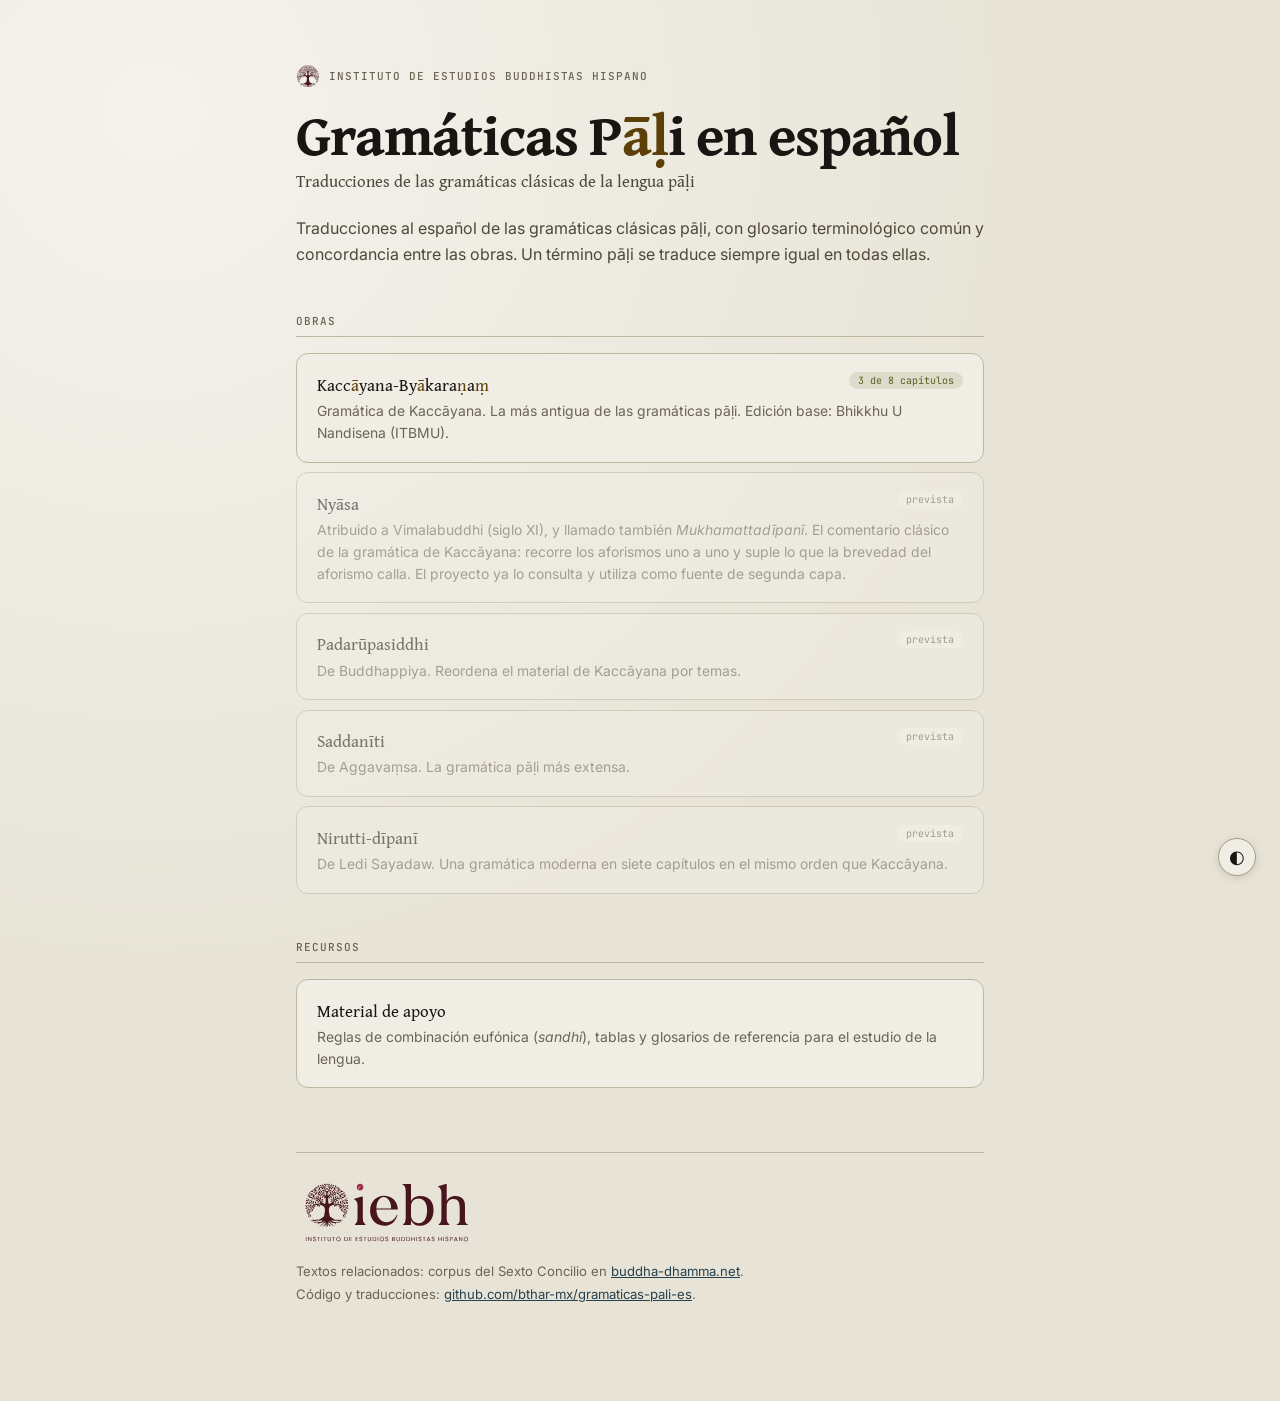
==== commit 1b371f57: "Actualizar URLs del repositorio tras la transferencia a bthar-mx" ====
--- a/site/index.html
+++ b/site/index.html
@@ -81,7 +81,7 @@
   Textos relacionados: corpus del Sexto Concilio en
   <a href="https://buddha-dhamma.net">buddha-dhamma.net</a>.<br/>
   Código y traducciones:
-  <a href="https://github.com/admin-iebh/gramaticas-pali-es">github.com/admin-iebh/gramaticas-pali-es</a>.
+  <a href="https://github.com/bthar-mx/gramaticas-pali-es">github.com/bthar-mx/gramaticas-pali-es</a>.
 </div>
 
 </main>
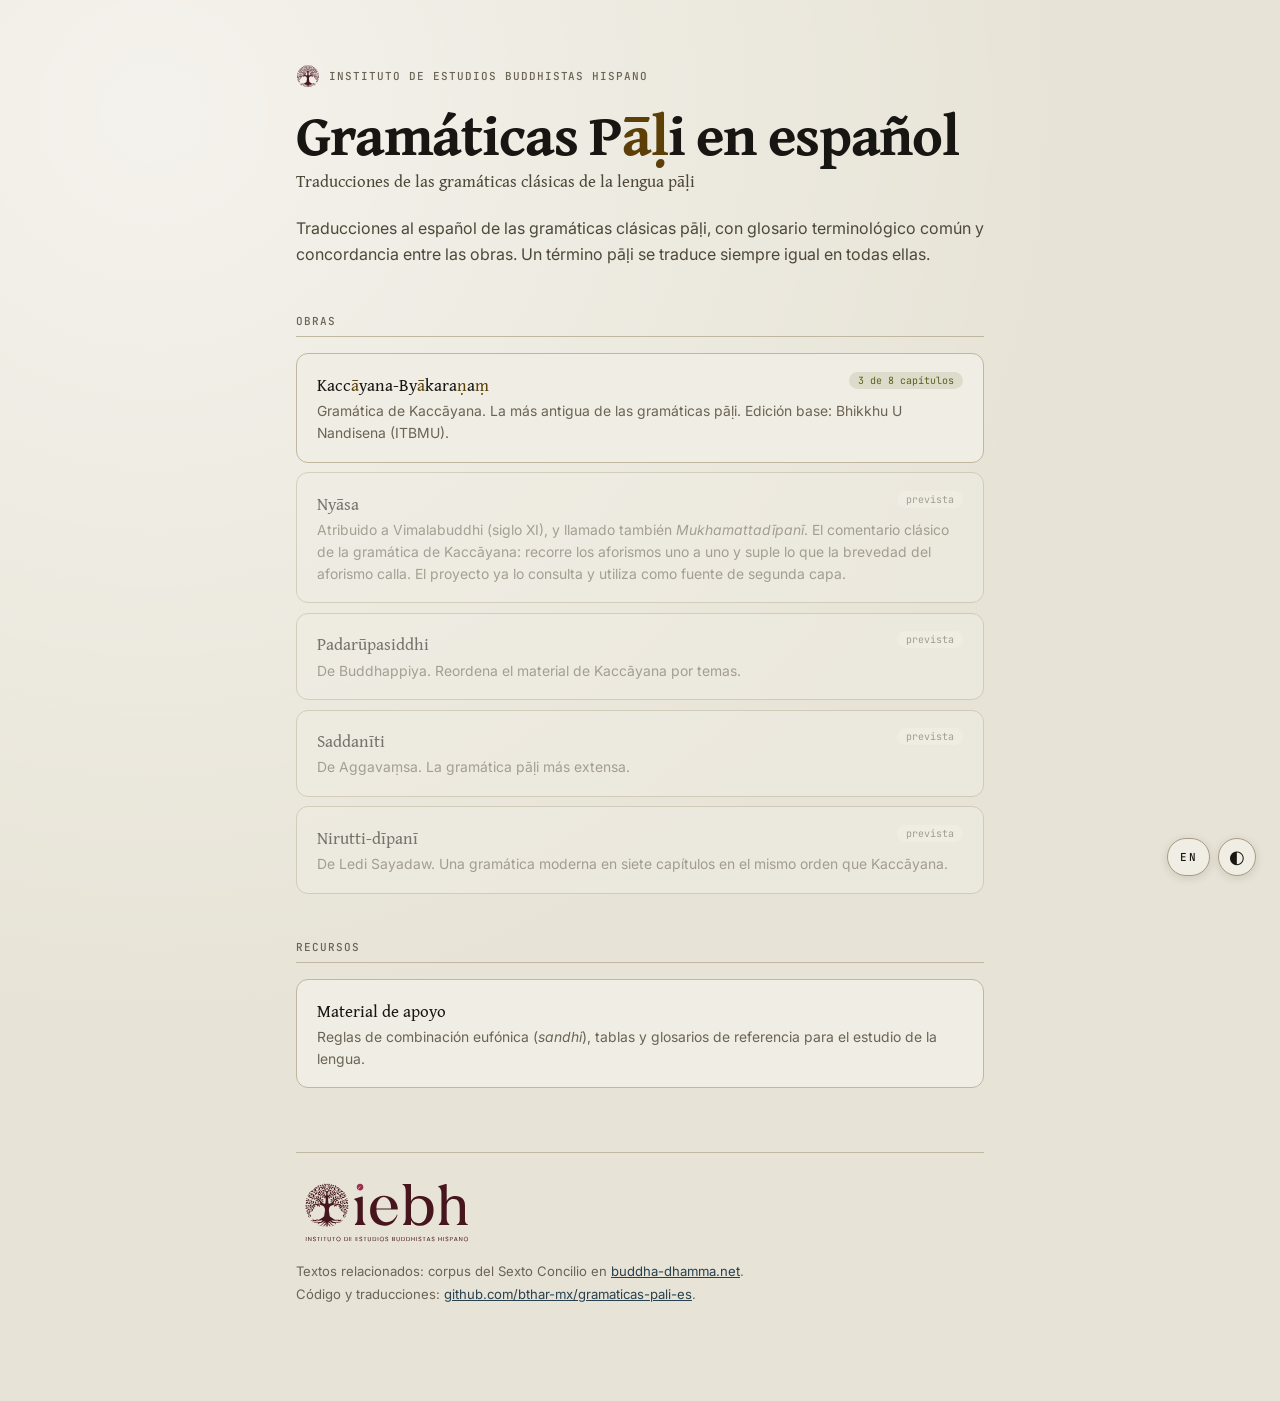
==== commit d5710cf0: "Verbo v1.1: la introducción que faltaba, buscador, y los índices en inglés Sobre 47246b1, que public" ====
--- a/site/index.html
+++ b/site/index.html
@@ -9,7 +9,7 @@
 <link crossorigin="" href="https://fonts.gstatic.com" rel="preconnect"/>
 <link href="https://fonts.googleapis.com/css2?family=Gentium+Book+Plus:ital,wght@0,400;0,700;1,400;1,700&amp;family=Inter:wght@400;500&amp;family=JetBrains+Mono:wght@400&amp;display=swap" rel="stylesheet"/>
 <link href="assets/favicon.svg" rel="icon" type="image/svg+xml"/>
-<link href="assets/pali.css?v=e369fdfa" rel="stylesheet"/>
+<link href="assets/pali.css?v=57aebee0" rel="stylesheet"/>
 </head>
 <body>
 <script>/* Tema guardado, antes de pintar. */
@@ -20,67 +20,62 @@
 
 <p class="idx-eyebrow"><span class="marca-arbol"></span>Instituto de Estudios Buddhistas Hispano</p>
 <h1 class="display">Gramáticas P<span class="dia">ā</span><span class="dia">ḷ</span>i en español</h1>
-<p class="idx-sub">Traducciones de las gramáticas clásicas de la lengua pāḷi</p>
-<p class="idx-lede">
-  Traducciones al español de las gramáticas clásicas pāḷi, con glosario
-  terminológico común y concordancia entre las obras. Un término pāḷi se
-  traduce siempre igual en todas ellas.
-</p>
+<p class="idx-sub"><span class="i-es">Traducciones de las gramáticas clásicas de la lengua pāḷi</span><span class="i-en">Translations of the classical grammars of the Pāḷi language</span></p>
+<p class="idx-lede"><span class="i-es">Traducciones al español de las gramáticas clásicas pāḷi, con glosario terminológico común y concordancia entre las obras. Un término pāḷi se traduce siempre igual en todas ellas.</span><span class="i-en">Spanish translations of the classical Pāḷi grammars, with a shared terminological glossary and a concordance between the works. A Pāḷi term is always translated the same way in all of them.</span></p>
 
-<h2>Obras</h2>
+<h2><span class="i-es">Obras</span><span class="i-en">Works</span></h2>
 <ul class="idx-list">
   <li>
     <a class="idx-card" href="kaccayana/">
-      <span class="idx-badge">3 de 8 capítulos</span>
+      <span class="idx-badge"><span class="i-es">3 de 8 capítulos</span><span class="i-en">3 of 8 chapters</span></span>
       <span class="t">Kacc<span class="dia">ā</span>yana-By<span class="dia">ā</span>kara<span class="dia">ṇ</span>a<span class="dia">ṃ</span></span>
-      <span class="d">Gramática de Kaccāyana. La más antigua de las gramáticas pāḷi. Edición base: Bhikkhu U Nandisena (ITBMU).</span>
+      <span class="d"><span class="i-es">Gramática de Kaccāyana. La más antigua de las gramáticas pāḷi. Edición base: Bhikkhu U Nandisena (ITBMU).</span><span class="i-en">Kaccāyana's grammar, the oldest of the Pāḷi grammars. Base edition: Bhikkhu U Nandisena (ITBMU).</span></span>
     </a>
   </li>
   <li>
     <div class="idx-card pend">
-      <span class="idx-badge wip">prevista</span>
+      <span class="idx-badge wip"><span class="i-es">prevista</span><span class="i-en">planned</span></span>
       <span class="t">Nyāsa</span>
-      <span class="d">Atribuido a Vimalabuddhi (siglo XI), y llamado también <i>Mukhamattadīpanī</i>. El comentario clásico de la gramática de Kaccāyana: recorre los aforismos uno a uno y suple lo que la brevedad del aforismo calla. El proyecto ya lo consulta y utiliza como fuente de segunda capa.</span>
+      <span class="d"><span class="i-es">Atribuido a Vimalabuddhi (siglo XI), y llamado también <i>Mukhamattadīpanī</i>. El comentario clásico de la gramática de Kaccāyana: recorre los aforismos uno a uno y suple lo que la brevedad del aforismo calla. El proyecto ya lo consulta y utiliza como fuente de segunda capa.</span><span class="i-en">Attributed to Vimalabuddhi (11th century) and also called <i>Mukhamattadīpanī</i>. The classical commentary on Kaccāyana's grammar: it goes through the aphorisms one by one and supplies what their brevity leaves unsaid. The project already consults it as a second-layer source.</span></span>
     </div>
   </li>
   <li>
     <div class="idx-card pend">
-      <span class="idx-badge wip">prevista</span>
+      <span class="idx-badge wip"><span class="i-es">prevista</span><span class="i-en">planned</span></span>
       <span class="t">Padarūpasiddhi</span>
-      <span class="d">De Buddhappiya. Reordena el material de Kaccāyana por temas.</span>
+      <span class="d"><span class="i-es">De Buddhappiya. Reordena el material de Kaccāyana por temas.</span><span class="i-en">By Buddhappiya. It rearranges Kaccāyana's material by topic.</span></span>
     </div>
   </li>
   <li>
     <div class="idx-card pend">
-      <span class="idx-badge wip">prevista</span>
+      <span class="idx-badge wip"><span class="i-es">prevista</span><span class="i-en">planned</span></span>
       <span class="t">Saddanīti</span>
-      <span class="d">De Aggavaṃsa. La gramática pāḷi más extensa.</span>
+      <span class="d"><span class="i-es">De Aggavaṃsa. La gramática pāḷi más extensa.</span><span class="i-en">By Aggavaṃsa. The most extensive of the Pāḷi grammars.</span></span>
     </div>
   </li>
   <li>
     <div class="idx-card pend">
-      <span class="idx-badge wip">prevista</span>
+      <span class="idx-badge wip"><span class="i-es">prevista</span><span class="i-en">planned</span></span>
       <span class="t">Nirutti-dīpanī</span>
-      <span class="d">De Ledi Sayadaw. Una gramática moderna en siete capítulos en el mismo orden que Kaccāyana.</span>
+      <span class="d"><span class="i-es">De Ledi Sayadaw. Una gramática moderna en siete capítulos en el mismo orden que Kaccāyana.</span><span class="i-en">By Ledi Sayadaw. A modern grammar in seven chapters, in the same order as Kaccāyana.</span></span>
     </div>
   </li>
 </ul>
 
-<h2>Recursos</h2>
+<h2><span class="i-es">Recursos</span><span class="i-en">Resources</span></h2>
 <ul class="idx-list">
   <li>
     <a class="idx-card" href="recursos/">
-      <span class="t">Material de apoyo</span>
-      <span class="d">Reglas de combinación eufónica (<i>sandhi</i>), tablas y glosarios de referencia para el estudio de la lengua.</span>
+      <span class="t"><span class="i-es">Material de apoyo</span><span class="i-en">Reference material</span></span>
+      <span class="d"><span class="i-es">Reglas de combinación eufónica (<i>sandhi</i>), tablas y glosarios de referencia para el estudio de la lengua.</span><span class="i-en">Rules of euphonic combination (<i>sandhi</i>), tables and glossaries for the study of the language.</span></span>
     </a>
   </li>
 </ul>
 
 <div class="idx-foot">
 <span class="marca-lockup"></span>
-  Textos relacionados: corpus del Sexto Concilio en
-  <a href="https://buddha-dhamma.net">buddha-dhamma.net</a>.<br/>
-  Código y traducciones:
+<span class="i-es">Textos relacionados: corpus del Sexto Concilio en</span><span class="i-en">Related texts: the Sixth Council corpus at</span> <a href="https://buddha-dhamma.net">buddha-dhamma.net</a>.<br/>
+  <span class="i-es">Código y traducciones:</span><span class="i-en">Code and translations:</span>
   <a href="https://github.com/bthar-mx/gramaticas-pali-es">github.com/bthar-mx/gramaticas-pali-es</a>.
 </div>
 
@@ -97,6 +92,27 @@
     try { localStorage.setItem('pali_dark', document.body.classList.contains('dark') ? '1' : '0'); } catch (e) {}
   };
   document.body.appendChild(b);
+
+  /* Idioma. La clave «pali_lang» es la misma que usan las páginas de
+     recurso, de modo que la elección viaja con el lector por todo el sitio. */
+  var TITULOS = { es: "Gramáticas Pāḷi en español", en: "Pāḷi Grammars in Spanish" };
+  var l = document.createElement('button');
+  l.id = 'lang-btn'; l.type = 'button';
+  function pinta() {
+    var en = document.body.classList.contains('en');
+    document.documentElement.lang = en ? 'en' : 'es';
+    document.title = en ? TITULOS.en : TITULOS.es;
+    l.textContent = en ? 'ES' : 'EN';
+    l.setAttribute('aria-label', en ? 'Ver en español' : 'View in English');
+  }
+  try { if (localStorage.getItem('pali_lang') === 'en') document.body.classList.add('en'); } catch (e) {}
+  l.onclick = function () {
+    document.body.classList.toggle('en');
+    try { localStorage.setItem('pali_lang', document.body.classList.contains('en') ? 'en' : 'es'); } catch (e) {}
+    pinta();
+  };
+  pinta();
+  document.body.appendChild(l);
 })();
 </script>
 </body>
--- a/site/assets/pali.css
+++ b/site/assets/pali.css
@@ -85,6 +85,26 @@
   display: flex; align-items: center; justify-content: center;
 }
 
+/* ── Botón de idioma, junto al del tema ──────────────────────────── */
+#lang-btn {
+  position: fixed; bottom: 1.5rem; right: 4.4rem;
+  height: 38px; padding: 0 12px; border-radius: 100px;
+  background: var(--bg2); border: .5px solid var(--border2);
+  color: var(--text);
+  box-shadow: 0 2px 10px rgba(0,0,0,.12);
+  font: 500 11px/1 var(--mono); letter-spacing: .1em; cursor: pointer;
+  z-index: 2000;
+  display: flex; align-items: center; justify-content: center;
+}
+
+/* Las dos lenguas viajan en el HTML y sólo se enseña una. El español es lo
+   que se ve sin JavaScript, que es lo que debe verse: el sitio es español y
+   el inglés, la cortesía. */
+.i-en { display: none; }
+body.en .i-es { display: none; }
+body.en .i-en { display: inline; }
+body.en li .i-en, body.en p .i-en, body.en .idx-lede .i-en { display: inline; }
+
 /* ── TOC sidebar ─────────────────────────────────────────────────── */
 #toc {
   position: fixed; top: 0; left: 0; bottom: 0;
@@ -103,39 +123,39 @@
   #main { margin-left: var(--toc-w); }
 }
 
-/* ── Plegar el índice en pantalla ancha (sesión 29) ───────────────
+/* ── Plegar el índice en pantalla ancha (sesión 29; ☰ fijo, sesión 32) ──
    Como en /recursos/raices/ y /recursos/paradigmas/: el índice se
-   aparta para leer a lo ancho, y una pestaña en el borde lo devuelve.
-   Sólo donde el índice va fijo al lado del texto (≥1100 px); por
-   debajo es un cajón y ya tiene su ☰. No se recuerda entre visitas:
-   plegarlo es comodidad del momento, y quien lo plegara una vez
-   volvería cada día a un capítulo sin su navegación. */
+   aparta para leer a lo ancho. El ☰ de la esquina superior izquierda
+   lo pliega, y el mismo ☰, que se queda quieto en ese punto, lo
+   devuelve: parece un solo botón aunque sean dos. Sólo donde el índice
+   va fijo al lado del texto (≥1100 px); por debajo es un cajón y ya
+   tiene su ☰. No se recuerda entre visitas: plegarlo es comodidad del
+   momento, y quien lo plegara una vez volvería cada día a un capítulo
+   sin su navegación. */
 .toc-ocultar { display: none; }
 #toc-volver { display: none; }
 @media (min-width: 1100px) {
-  .toc-ocultar {
+  .toc-ocultar, html.sin-toc #toc-volver {
     display: inline-flex; align-items: center;
-    position: absolute; top: 1.25rem; right: .9rem;
+    top: 1rem; left: 1.25rem;
     border: .5px solid var(--border); background: var(--bg3);
-    border-radius: 3px; padding: 5px 9px;
-    font: 600 12.5px/1 var(--mono); letter-spacing: .06em;
+    border-radius: 3px; padding: 5px 8px;
+    /* Antes decía «ocultar» en 12.5 px; con el ☰ solo, un punto más
+       para que el glifo no quede diminuto. */
+    font: 600 14px/1 var(--mono);
     color: var(--text2); cursor: pointer;
   }
+  .toc-ocultar { position: absolute; }
   .toc-ocultar:hover { background: var(--bg2); color: var(--text); }
   .toc-ocultar:focus-visible { outline: 2px solid var(--accent); outline-offset: 1px; }
-  #toc { position: fixed; }
+  /* Sitio para el ☰ encima del título del índice. */
+  #toc { position: fixed; padding-top: 3.4rem; }
   html.sin-toc #toc { display: none; }
   html.sin-toc #main { margin-left: 0; }
   html.sin-toc #toc-volver {
-    display: flex; align-items: center;
-    position: fixed; left: 0; top: 50%; transform: translateY(-50%);
-    z-index: 1595; writing-mode: vertical-rl;
-    border: .5px solid var(--border); border-left: 0;
-    border-radius: 0 3px 3px 0; background: var(--bg2);
-    padding: 18px 8px; cursor: pointer;
-    font: 600 13px/1 var(--mono); letter-spacing: .12em;
-    text-transform: uppercase; color: var(--text2);
-    box-shadow: 2px 0 10px rgba(0,0,0,.10);
+    position: fixed; z-index: 1595;
+    background: var(--bg2);
+    box-shadow: 0 2px 10px rgba(0,0,0,.10);
   }
   html.sin-toc #toc-volver:hover { background: var(--bg3); color: var(--text); }
   html.sin-toc #toc-volver:focus-visible { outline: 2px solid var(--accent); outline-offset: 2px; }
@@ -270,11 +290,10 @@
   position: fixed; left: calc(var(--toc-w) + 10px); top: 1rem;
   right: auto; bottom: auto; transform: none; max-width: 320px;
 }
-/* La pestaña del borde va en vertical; su globo, no. */
+/* El ☰ fijo está en la esquina superior izquierda: el globo, debajo
+   y hacia la derecha, que es donde hay sitio. */
 #toc-volver[data-tip]:hover::after {
-  bottom: auto; top: 50%; left: calc(100% + 8px);
-  transform: translateY(-50%);
-  writing-mode: horizontal-tb; text-orientation: mixed;
+  bottom: auto; top: calc(100% + 8px); left: 0; transform: none;
   font-weight: 400; letter-spacing: normal; text-align: left;
 }
 .kanda-nav-btn[data-tip]:hover::after {
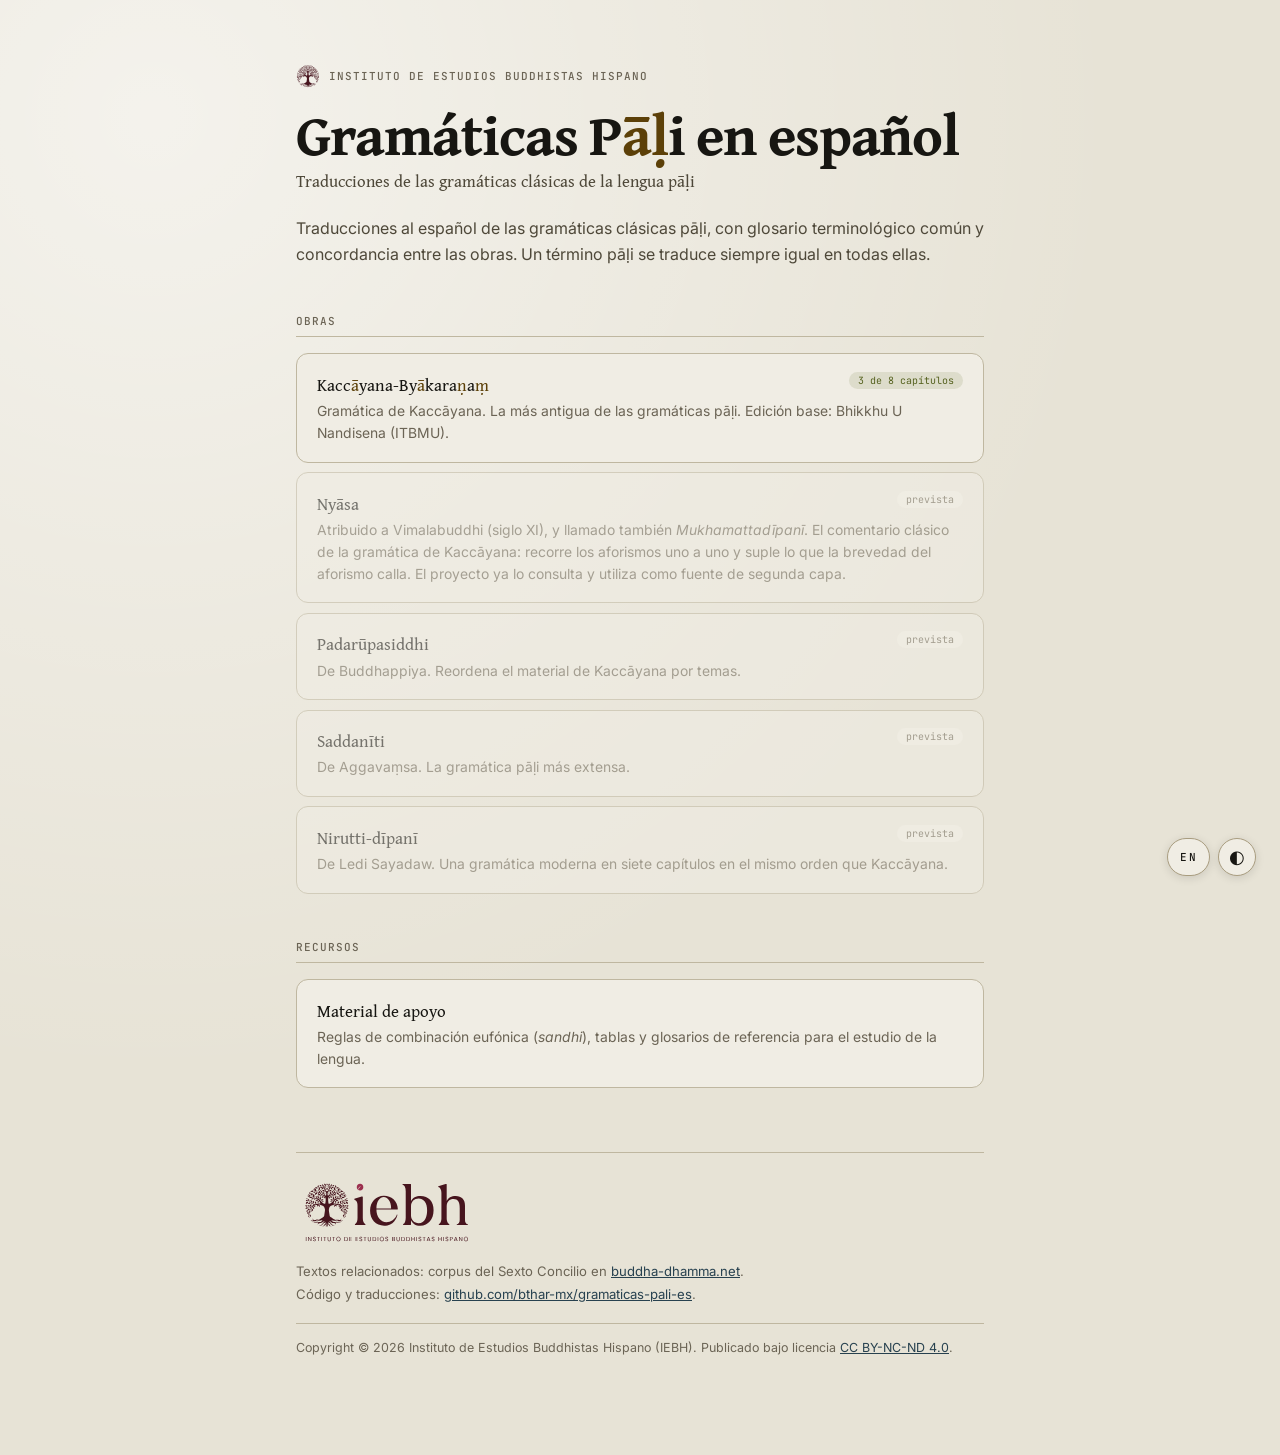
==== commit bffb7135: "Atribución en los índices, pie plegado en recursos y licencia CC BY-NC-ND 4.0 Índices: la portada, /" ====
--- a/site/index.html
+++ b/site/index.html
@@ -9,7 +9,7 @@
 <link crossorigin="" href="https://fonts.gstatic.com" rel="preconnect"/>
 <link href="https://fonts.googleapis.com/css2?family=Gentium+Book+Plus:ital,wght@0,400;0,700;1,400;1,700&amp;family=Inter:wght@400;500&amp;family=JetBrains+Mono:wght@400&amp;display=swap" rel="stylesheet"/>
 <link href="assets/favicon.svg" rel="icon" type="image/svg+xml"/>
-<link href="assets/pali.css?v=57aebee0" rel="stylesheet"/>
+<link href="assets/pali.css?v=241dfb2f" rel="stylesheet"/>
 </head>
 <body>
 <script>/* Tema guardado, antes de pintar. */
@@ -77,6 +77,7 @@
 <span class="i-es">Textos relacionados: corpus del Sexto Concilio en</span><span class="i-en">Related texts: the Sixth Council corpus at</span> <a href="https://buddha-dhamma.net">buddha-dhamma.net</a>.<br/>
   <span class="i-es">Código y traducciones:</span><span class="i-en">Code and translations:</span>
   <a href="https://github.com/bthar-mx/gramaticas-pali-es">github.com/bthar-mx/gramaticas-pali-es</a>.
+<p class="idx-licencia"><span class="i-es">Copyright &copy; 2026 Instituto de Estudios Buddhistas Hispano (IEBH). Publicado bajo licencia <a href="https://creativecommons.org/licenses/by-nc-nd/4.0/deed.es" rel="license noopener" target="_blank">CC&nbsp;BY-NC-ND&nbsp;4.0</a>.</span><span class="i-en">Copyright &copy; 2026 Instituto de Estudios Buddhistas Hispano (IEBH). Published under licence <a href="https://creativecommons.org/licenses/by-nc-nd/4.0/" rel="license noopener" target="_blank">CC&nbsp;BY-NC-ND&nbsp;4.0</a>.</span></p>
 </div>
 
 </main>
--- a/site/assets/pali.css
+++ b/site/assets/pali.css
@@ -965,6 +965,17 @@
 }
 .idx-foot a { color: var(--accent); }
 body.dark .idx-foot a { color: var(--accent-mid); }
+/* La atribución de los índices (pedido del IEBH, 2026-09-02). La portada,
+   /kaccayana/ y /recursos/ llevaban la marca y el enlace al repositorio,
+   pero no decían bajo qué licencia se publican. Va separada del renglón de
+   enlaces por un filete fino: es la nota legal, no una remisión más.
+   Aquí no se nombra a Bhikkhu Nandisena: estas tres páginas son navegación
+   escrita por el instituto, no su traducción. */
+.idx-licencia {
+  margin: 1.1rem 0 0; padding-top: .9rem;
+  border-top: .5px solid var(--border);
+  font-size: .78rem; line-height: 1.65; color: var(--text3);
+}
 .idx-back { display: inline-block; font: 400 12px/1 var(--mono); color: var(--text3); text-decoration: none; margin-bottom: 2rem; }
 .idx-back:hover { color: var(--accent); }
 
